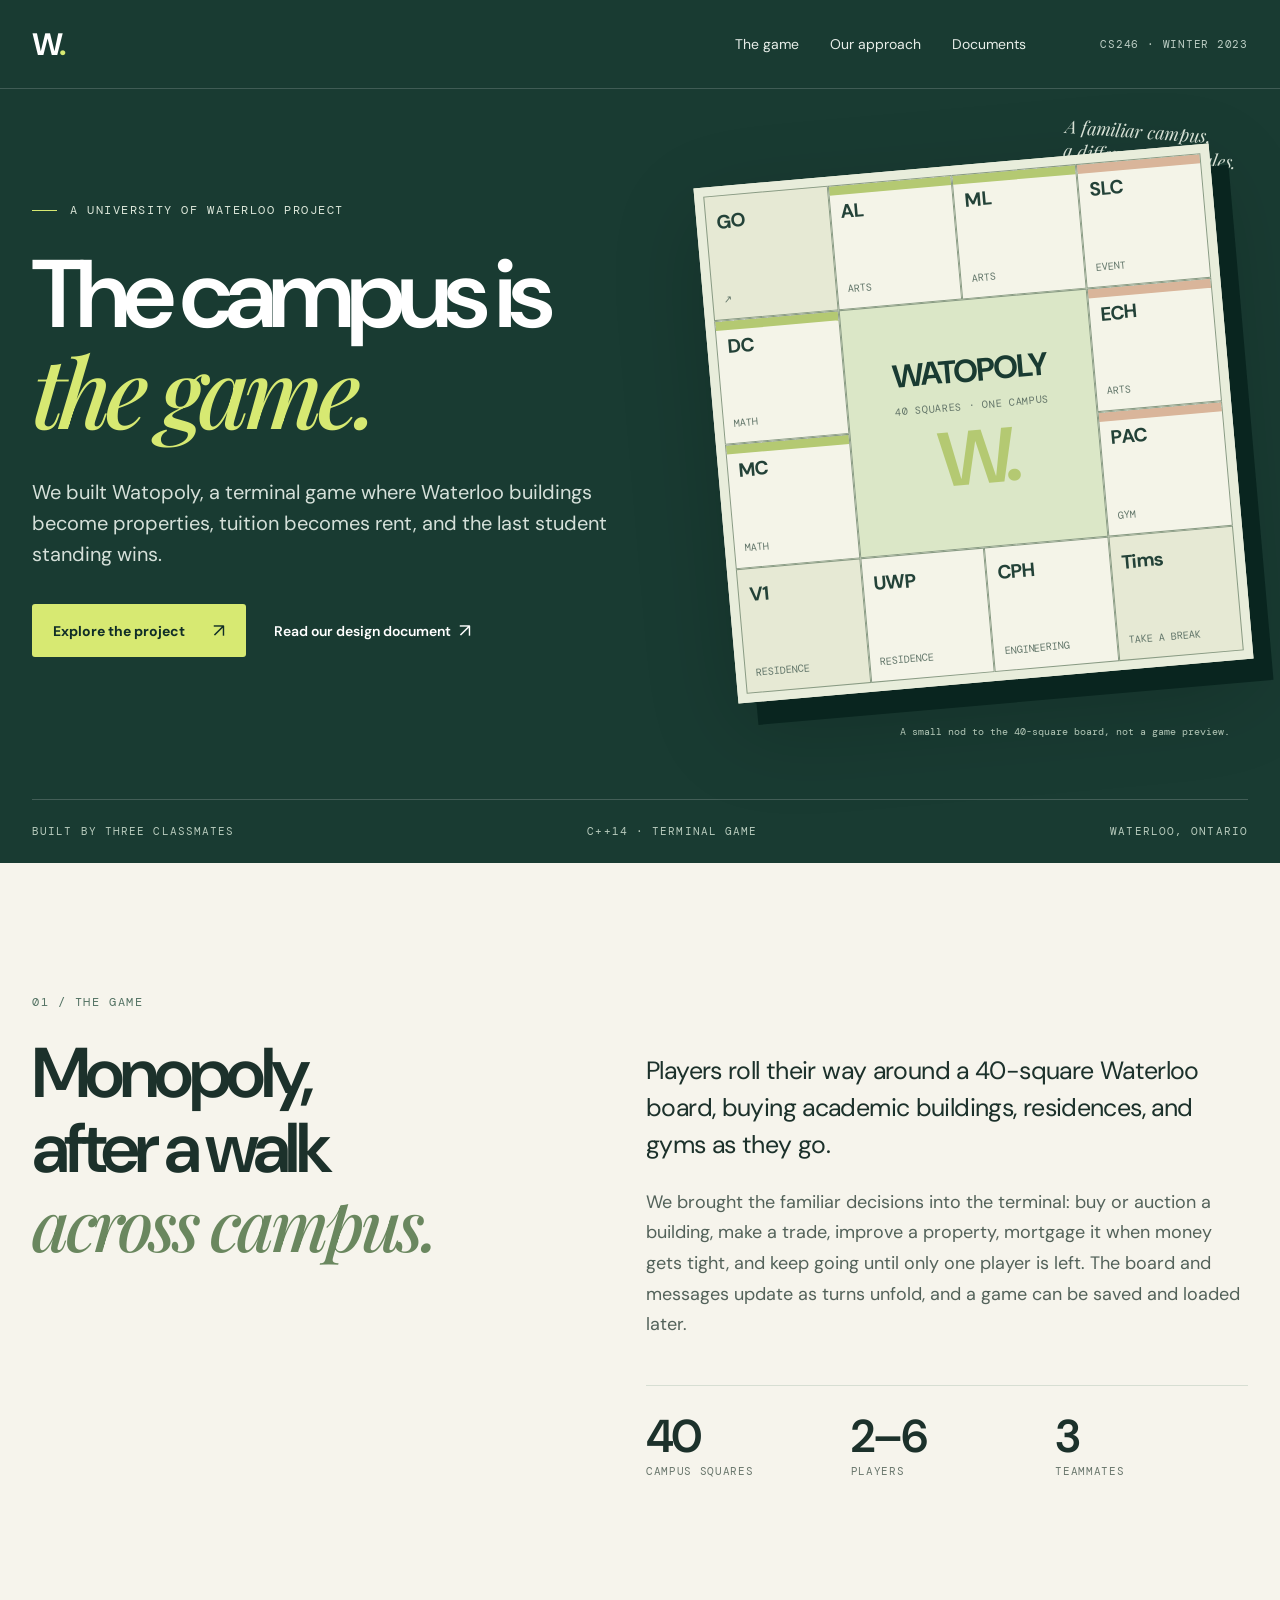
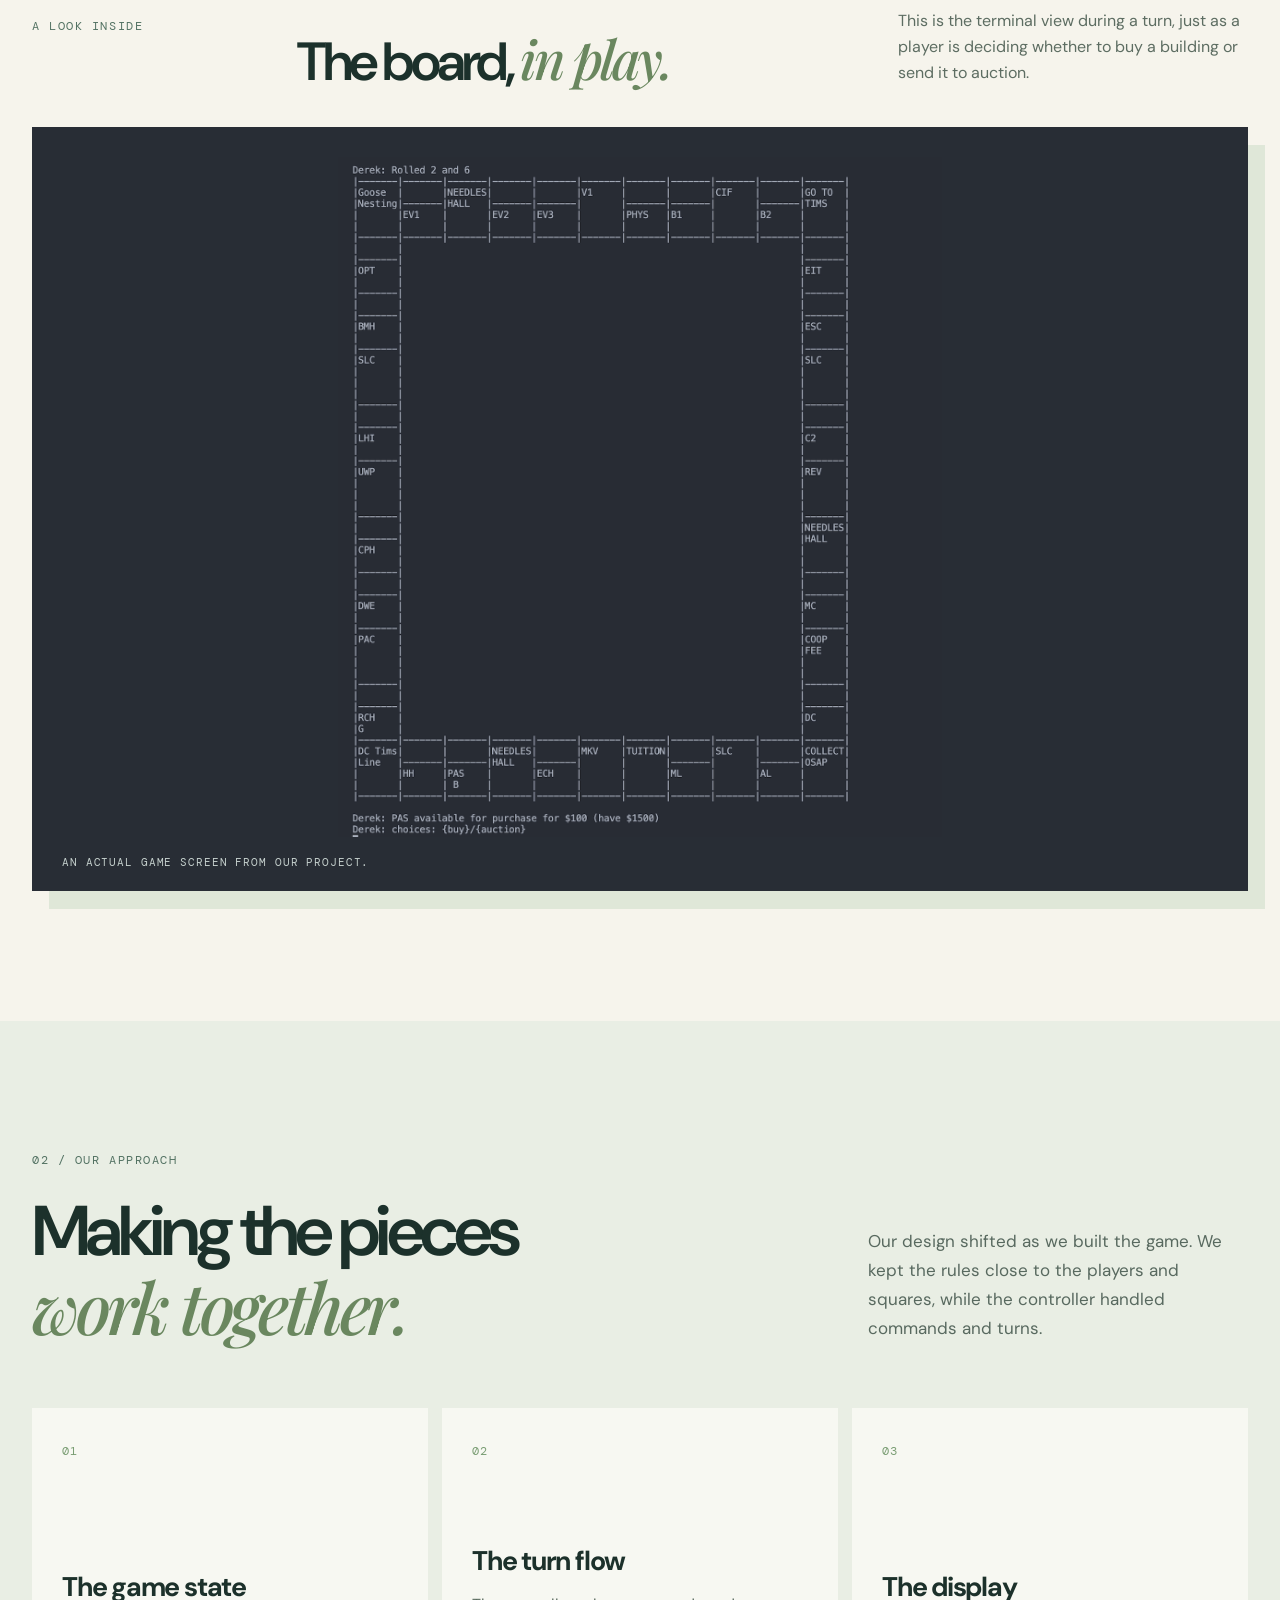
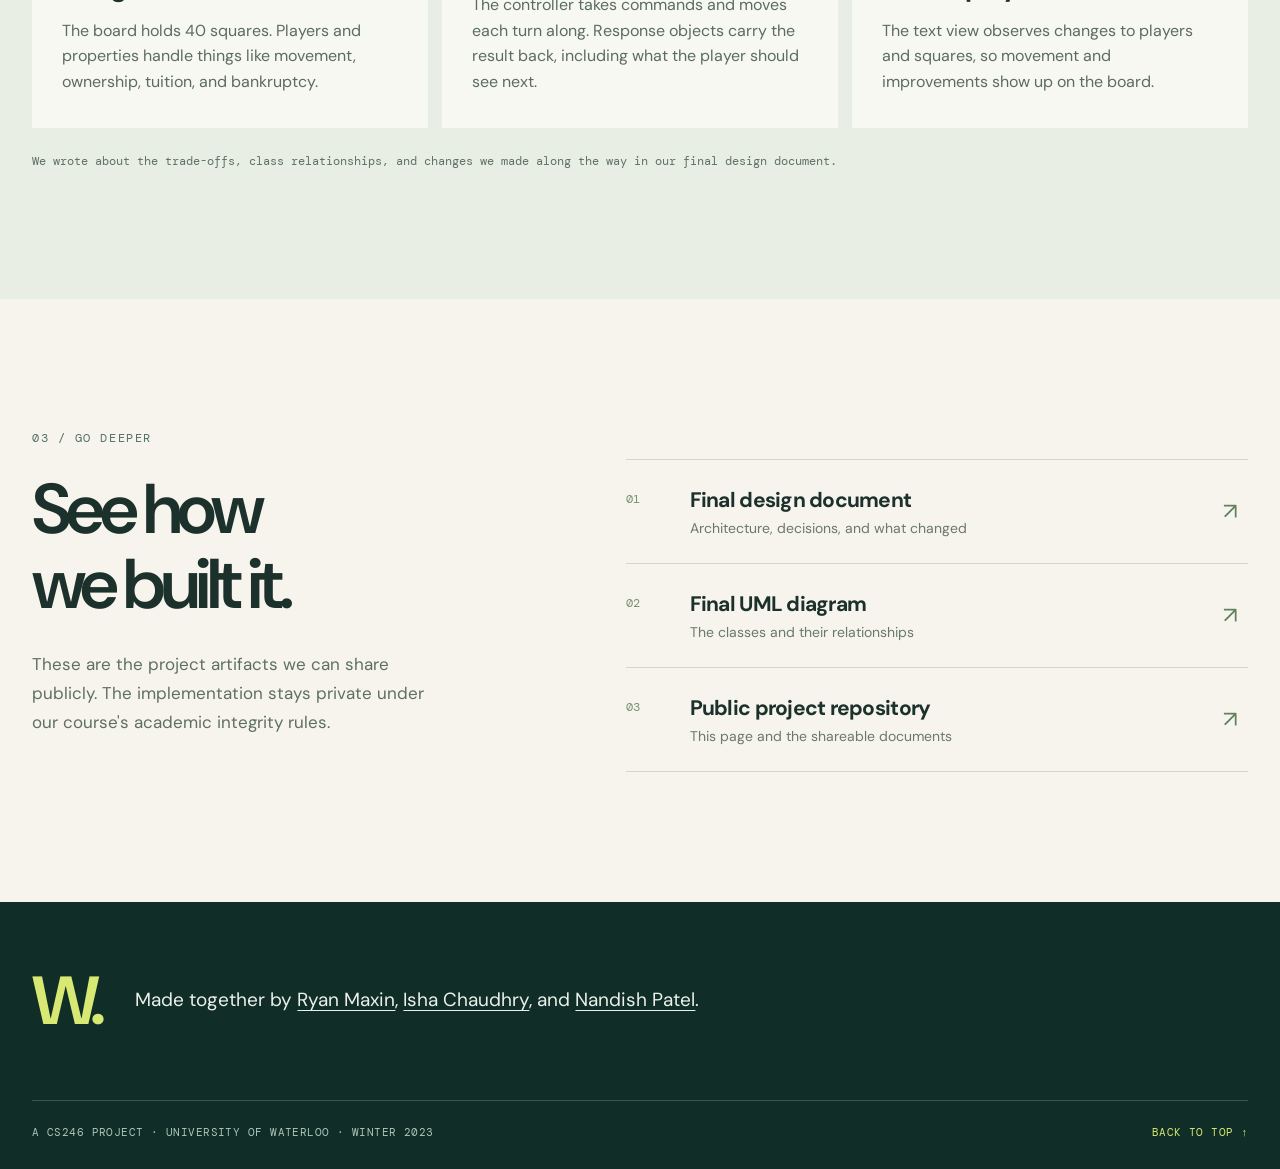
==== index.html @ 235f1f7b "Add public Watopoly project page" ====
<!doctype html>
<html lang="en">
<head>
  <meta charset="utf-8">
  <meta name="viewport" content="width=device-width, initial-scale=1">
  <meta name="theme-color" content="#193b32">
  <meta name="description" content="Watopoly is a campus-themed terminal game built by three University of Waterloo CS246 students. Explore the game, its design, and its UML diagram.">
  <meta property="og:type" content="website">
  <meta property="og:title" content="Watopoly — a campus game in the terminal">
  <meta property="og:description" content="A look at the terminal game we built for CS246, and the design decisions behind it.">
  <meta property="og:url" content="https://ryanmaxin.github.io/watopoly-public/">
  <link rel="canonical" href="https://ryanmaxin.github.io/watopoly-public/">
  <link rel="stylesheet" href="styles.css">
  <title>Watopoly — a campus game in the terminal</title>
</head>
<body>
  <a class="skip-link" href="#main">Skip to content</a>
  <header class="site-header">
    <div class="wrap header-inner">
      <a class="wordmark" href="#top" aria-label="Watopoly, back to top">W<span class="wordmark-dot">.</span></a>
      <nav aria-label="Main navigation">
        <a href="#game">The game</a>
        <a href="#design">Our approach</a>
        <a href="#documents">Documents</a>
      </nav>
      <span class="header-note">CS246 · Winter 2023</span>
    </div>
  </header>

  <main id="main">
    <section class="hero" id="top" aria-labelledby="hero-title">
      <div class="wrap hero-grid">
        <div class="hero-copy">
          <p class="eyebrow"><span class="eyebrow-line"></span> A University of Waterloo project</p>
          <h1 id="hero-title">The campus is<br><em>the game.</em></h1>
          <p class="hero-lede">We built Watopoly, a terminal game where Waterloo buildings become properties, tuition becomes rent, and the last student standing wins.</p>
          <div class="hero-actions">
            <a class="button button-light" href="#game">Explore the project <span aria-hidden="true">↗</span></a>
            <a class="text-link" href="design.pdf" target="_blank" rel="noopener">Read our design document <span aria-hidden="true">↗</span></a>
          </div>
        </div>
        <div class="hero-art" aria-label="An illustrated Watopoly board with campus locations">
          <div class="board-label">A familiar campus,<br>a different set of rules.</div>
          <div class="board" aria-hidden="true">
            <div class="tile corner">GO<span>↗</span></div>
            <div class="tile">AL<span>Arts</span></div>
            <div class="tile">ML<span>Arts</span></div>
            <div class="tile">SLC<span>Event</span></div>
            <div class="tile">DC<span>Math</span></div>
            <div class="tile board-center"><span>WATOPOLY</span><small>40 squares · one campus</small><b>W.</b></div>
            <div class="tile">ECH<span>Arts</span></div>
            <div class="tile">MC<span>Math</span></div>
            <div class="tile">PAC<span>Gym</span></div>
            <div class="tile corner">V1<span>Residence</span></div>
            <div class="tile">UWP<span>Residence</span></div>
            <div class="tile">CPH<span>Engineering</span></div>
            <div class="tile corner">Tims<span>Take a break</span></div>
          </div>
          <p class="art-caption">A small nod to the 40-square board, not a game preview.</p>
        </div>
      </div>
      <div class="wrap hero-foot"><span>Built by three classmates</span><span>C++14 · Terminal game</span><span>Waterloo, Ontario</span></div>
    </section>

    <section class="intro section-pad" id="game" aria-labelledby="game-title">
      <div class="wrap intro-grid">
        <div class="section-heading">
          <p class="kicker">01 / The game</p>
          <h2 id="game-title">Monopoly,<br>after a walk<br><em>across campus.</em></h2>
        </div>
        <div class="intro-body">
          <p class="lead">Players roll their way around a 40-square Waterloo board, buying academic buildings, residences, and gyms as they go.</p>
          <p>We brought the familiar decisions into the terminal: buy or auction a building, make a trade, improve a property, mortgage it when money gets tight, and keep going until only one player is left. The board and messages update as turns unfold, and a game can be saved and loaded later.</p>
          <div class="facts" aria-label="Project facts">
            <div><strong>40</strong><span>campus squares</span></div>
            <div><strong>2–6</strong><span>players</span></div>
            <div><strong>3</strong><span>teammates</span></div>
          </div>
        </div>
      </div>
    </section>

    <section class="screenshot-section" aria-labelledby="screenshot-title">
      <div class="wrap">
        <div class="screenshot-heading"><p class="kicker">A look inside</p><h2 id="screenshot-title">The board, <em>in play.</em></h2><p>This is the terminal view during a turn, just as a player is deciding whether to buy a building or send it to auction.</p></div>
        <figure class="screenshot-frame"><img src="Watopoly.png" width="1310" height="1474" loading="lazy" alt="Watopoly terminal board showing campus squares and a prompt to buy or auction PAS"><figcaption>An actual game screen from our project.</figcaption></figure>
      </div>
    </section>

    <section class="feature-section section-pad" id="design" aria-labelledby="design-title">
      <div class="wrap">
        <div class="feature-heading">
          <div><p class="kicker">02 / Our approach</p><h2 id="design-title">Making the pieces<br><em>work together.</em></h2></div>
          <p>Our design shifted as we built the game. We kept the rules close to the players and squares, while the controller handled commands and turns.</p>
        </div>
        <div class="feature-grid">
          <article class="feature-card"><span class="feature-index">01</span><h3>The game state</h3><p>The board holds 40 squares. Players and properties handle things like movement, ownership, tuition, and bankruptcy.</p></article>
          <article class="feature-card"><span class="feature-index">02</span><h3>The turn flow</h3><p>The controller takes commands and moves each turn along. Response objects carry the result back, including what the player should see next.</p></article>
          <article class="feature-card"><span class="feature-index">03</span><h3>The display</h3><p>The text view observes changes to players and squares, so movement and improvements show up on the board.</p></article>
        </div>
        <p class="feature-note">We wrote about the trade-offs, class relationships, and changes we made along the way in our final design document.</p>
      </div>
    </section>

    <section class="documents section-pad" id="documents" aria-labelledby="documents-title">
      <div class="wrap documents-grid">
        <div><p class="kicker">03 / Go deeper</p><h2 id="documents-title">See how<br>we built it.</h2><p class="documents-intro">These are the project artifacts we can share publicly. The implementation stays private under our course's academic integrity rules.</p></div>
        <div class="document-list">
          <a class="document-link" href="design.pdf" target="_blank" rel="noopener"><span class="document-number">01</span><span><strong>Final design document</strong><small>Architecture, decisions, and what changed</small></span><span class="document-arrow" aria-hidden="true">↗</span></a>
          <a class="document-link" href="uml-final.pdf" target="_blank" rel="noopener"><span class="document-number">02</span><span><strong>Final UML diagram</strong><small>The classes and their relationships</small></span><span class="document-arrow" aria-hidden="true">↗</span></a>
          <a class="document-link" href="https://github.com/Ryanmaxin/watopoly-public"><span class="document-number">03</span><span><strong>Public project repository</strong><small>This page and the shareable documents</small></span><span class="document-arrow" aria-hidden="true">↗</span></a>
        </div>
      </div>
    </section>
  </main>

  <footer class="site-footer">
    <div class="wrap footer-top"><span class="footer-mark">W.</span><p>Made together by <a href="https://github.com/Ryanmaxin">Ryan Maxin</a>, <a href="https://github.com/Ishac1">Isha Chaudhry</a>, and <a href="https://github.com/nandishofficial">Nandish Patel</a>.</p></div>
    <div class="wrap footer-bottom"><span>A CS246 project · University of Waterloo · Winter 2023</span><a href="#top">Back to top ↑</a></div>
  </footer>
</body>
</html>
---- styles.css ----
@import url('https://fonts.googleapis.com/css2?family=DM+Sans:wght@400;500;600;700&family=DM+Mono:wght@400;500&family=Playfair+Display:ital,wght@1,500;1,600&display=swap');
:root{--ink:#1c312b;--green:#193b32;--green-deep:#102d27;--cream:#f6f4ec;--muted:#5e6b64;--lime:#d7e972;--line:#d7ded3;--serif:'Playfair Display',Georgia,serif;--sans:'DM Sans',Arial,sans-serif;--mono:'DM Mono',monospace}
*{box-sizing:border-box}html{scroll-behavior:smooth}body{margin:0;background:var(--cream);color:var(--ink);font-family:var(--sans);-webkit-font-smoothing:antialiased}a{color:inherit}a:focus-visible{outline:3px solid #a9cb2e;outline-offset:4px}.wrap{width:min(100% - 64px,1260px);margin-inline:auto}.skip-link{position:absolute;left:16px;top:-60px;z-index:20;background:white;padding:12px}.skip-link:focus{top:16px}.site-header{position:absolute;inset:0 0 auto;z-index:5;color:white;border-bottom:1px solid rgba(255,255,255,.17)}.header-inner{min-height:88px;display:flex;align-items:center;gap:42px}.wordmark{text-decoration:none;font-weight:700;font-size:31px;letter-spacing:-.08em}.wordmark-dot{color:var(--lime)}nav{display:flex;gap:31px;margin-left:auto}nav a{font-size:14px;text-decoration:none;color:#e8eee9;transition:color .2s}nav a:hover,.text-link:hover{color:var(--lime)}.header-note{font-family:var(--mono);font-size:11px;text-transform:uppercase;letter-spacing:.07em;color:#bccdc4;margin-left:32px}.hero{background:var(--green);color:white;overflow:hidden}.hero-grid{min-height:720px;display:grid;grid-template-columns:1.05fr .95fr;gap:5%;align-items:center;padding-top:120px;padding-bottom:60px}.hero-copy{position:relative;z-index:2}.eyebrow,.kicker{font-family:var(--mono);font-size:12px;line-height:1.5;text-transform:uppercase;letter-spacing:.13em}.eyebrow{display:flex;align-items:center;gap:13px;color:#dbe6d9;margin:0 0 28px}.eyebrow-line{width:25px;height:1px;background:var(--lime)}h1,h2,h3,p{margin-top:0}h1{font-size:clamp(64px,7.5vw,116px);letter-spacing:-.074em;line-height:.99;font-weight:600;margin-bottom:33px}h1 em,h2 em{font-family:var(--serif);font-weight:500;letter-spacing:-.06em}h1 em{color:var(--lime)}.hero-lede{max-width:585px;color:#d5e0d9;font-size:20px;line-height:1.55;margin-bottom:34px}.hero-actions{display:flex;align-items:center;gap:28px;flex-wrap:wrap}.button{display:inline-flex;align-items:center;justify-content:space-between;gap:28px;text-decoration:none;font-size:14px;font-weight:700;padding:17px 21px;border-radius:3px;transition:transform .2s,background .2s}.button:hover{transform:translateY(-2px)}.button-light{background:var(--lime);color:var(--green-deep)}.button-light:hover{background:#e5f390}.button span,.text-link span{font-size:19px;font-weight:400;line-height:1}.text-link{display:inline-flex;align-items:center;gap:8px;text-decoration:none;font-size:14px;font-weight:600;color:white}.hero-art{position:relative;max-width:550px;width:100%;justify-self:end;padding:45px 16px 0}.board-label{position:absolute;right:2%;top:0;color:#dbe5d9;font-family:var(--serif);font-style:italic;font-size:18px;line-height:1.35;transform:rotate(4deg)}.board{background:#e8eddb;border:9px solid #e8eddb;box-shadow:18px 23px 0 #09251f,0 30px 90px rgba(0,0,0,.18);display:grid;grid-template-columns:repeat(4,1fr);grid-template-rows:repeat(4,1fr);aspect-ratio:1/1;transform:rotate(-5deg)}.tile{min-width:0;border:1px solid #899b84;background:#f4f4e8;color:#234238;padding:13px 10px;display:flex;flex-direction:column;justify-content:space-between;font-weight:700;font-size:clamp(12px,1.5vw,20px);letter-spacing:-.04em}.tile span{font-family:var(--mono);font-size:clamp(8px,.8vw,11px);font-weight:400;letter-spacing:0;text-transform:uppercase;color:#617569}.tile:nth-child(2),.tile:nth-child(3),.tile:nth-child(5),.tile:nth-child(8){box-shadow:inset 0 9px #b4c972}.tile:nth-child(4),.tile:nth-child(7),.tile:nth-child(9){box-shadow:inset 0 9px #d9b59a}.tile.corner{background:#e6e9d4}.board-center{grid-column:2/4;grid-row:2/4;align-items:center;justify-content:center;gap:8px;background:#dbe7c7;text-align:center}.board-center span{font-family:var(--sans);font-size:clamp(17px,2.5vw,34px);font-weight:700;color:var(--green);letter-spacing:-.06em}.board-center small{font-family:var(--mono);font-size:clamp(8px,.8vw,11px);font-weight:400;letter-spacing:.07em;text-transform:uppercase;color:#627468}.board-center b{font-size:clamp(45px,6vw,85px);line-height:1;color:#b4c972;letter-spacing:-.1em}.art-caption{position:relative;text-align:right;color:#b3c7b7;font-family:var(--mono);font-size:10px;line-height:1.5;margin:42px 2px 0}.hero-foot{border-top:1px solid rgba(255,255,255,.18);display:flex;justify-content:space-between;gap:20px;padding-top:24px;padding-bottom:25px;color:#b8cbbd;font-family:var(--mono);font-size:11px;text-transform:uppercase;letter-spacing:.1em}.section-pad{padding-block:130px}.intro-grid{display:grid;grid-template-columns:.9fr 1.1fr;gap:10%}.kicker{color:#537263;margin-bottom:25px}h2{font-size:clamp(47px,5.5vw,80px);line-height:1.07;letter-spacing:-.065em;font-weight:600;margin-bottom:0}h2 em{color:#6a875f}.intro-body{padding-top:59px}.intro-body p{font-size:18px;color:#53625a;line-height:1.7;max-width:630px}.intro-body .lead{font-size:25px;line-height:1.48;color:var(--ink);letter-spacing:-.025em;margin-bottom:24px}.facts{border-top:1px solid var(--line);display:grid;grid-template-columns:repeat(3,1fr);gap:12px;margin-top:45px;padding-top:27px}.facts div{display:flex;flex-direction:column;gap:5px}.facts strong{font-size:46px;line-height:1;letter-spacing:-.06em;font-weight:600}.facts span{font-family:var(--mono);font-size:11px;text-transform:uppercase;letter-spacing:.06em;color:#69766c}.feature-section{background:#e9eee4}.feature-heading{display:grid;grid-template-columns:1fr .55fr;gap:12%;align-items:end;margin-bottom:58px}.feature-heading p:last-child{max-width:370px;color:#58695f;line-height:1.7;font-size:17px;margin-bottom:7px}.feature-grid{display:grid;grid-template-columns:repeat(3,1fr);gap:14px}.feature-card{background:#f7f8f2;min-height:320px;padding:35px 30px 33px;display:flex;flex-direction:column}.feature-index{font-family:var(--mono);font-size:12px;color:#799d73;letter-spacing:.08em}.feature-card h3{font-size:27px;letter-spacing:-.045em;margin:auto 0 14px}.feature-card p{color:#5b6c60;font-size:16px;line-height:1.6;margin:0}.feature-note{font-family:var(--mono);font-size:12px;color:#607165;margin:25px 0 0}.documents-grid{display:grid;grid-template-columns:.85fr 1.15fr;gap:11%}.documents-intro{max-width:420px;color:#5f6f62;font-size:17px;line-height:1.7;margin:28px 0 0}.document-list{padding-top:30px}.document-link{display:grid;grid-template-columns:48px 1fr 25px;gap:16px;align-items:center;border-top:1px solid #cdd8cb;text-decoration:none;padding:26px 0;transition:padding .2s}.document-link:last-child{border-bottom:1px solid #cdd8cb}.document-link:hover{padding-left:8px}.document-number{align-self:start;margin-top:5px;font-family:var(--mono);font-size:12px;color:#779071}.document-link strong,.document-link small{display:block}.document-link strong{font-size:21px;letter-spacing:-.035em}.document-link small{font-size:14px;color:#6a796d;margin-top:5px}.document-arrow{font-size:23px;color:#62805d}.site-footer{background:#102d27;color:#eaf1e9}.footer-top{display:flex;gap:36px;align-items:center;padding-top:65px;padding-bottom:65px}.footer-mark{font-size:68px;line-height:1;font-weight:700;letter-spacing:-.1em;color:var(--lime)}.footer-top p{font-size:19px;margin:0;line-height:1.6}.footer-top a{text-underline-offset:4px}.footer-bottom{border-top:1px solid #3b574e;display:flex;justify-content:space-between;gap:20px;padding-top:24px;padding-bottom:30px;color:#aec5b7;font-family:var(--mono);font-size:11px;text-transform:uppercase;letter-spacing:.04em}.footer-bottom a{text-decoration:none;color:var(--lime)}
@media(max-width:960px){.header-note{display:none}.hero-grid{min-height:650px;gap:2%}.hero-art{padding-left:0}.board-label{display:none}.section-pad{padding-block:90px}.feature-card{min-height:290px;padding:25px}.feature-card h3{font-size:23px}}
@media(max-width:720px){.wrap{width:min(100% - 38px,1260px)}.header-inner{min-height:70px;gap:15px}nav{gap:17px}nav a{font-size:12px}.hero-grid{display:flex;flex-direction:column;align-items:stretch;padding-top:135px;padding-bottom:70px;gap:55px;min-height:0}h1{font-size:clamp(63px,13vw,90px)}.hero-lede{font-size:18px}.hero-art{align-self:center;max-width:460px;padding:0 15px}.board{transform:rotate(-3deg)}.art-caption{margin-top:34px}.hero-foot{flex-wrap:wrap;justify-content:flex-start;column-gap:25px;row-gap:9px}.section-pad{padding-block:75px}.intro-grid,.feature-heading,.documents-grid{grid-template-columns:1fr;gap:30px}.intro-body,.document-list{padding-top:0}.feature-heading{margin-bottom:35px}.feature-heading p:last-child{margin:0}.feature-grid{grid-template-columns:1fr}.feature-card{min-height:190px}.feature-card h3{margin:40px 0 12px}.facts strong{font-size:38px}.footer-top{align-items:flex-start}.footer-bottom{flex-direction:column}.documents-intro{margin-top:20px}}
@media(max-width:450px){nav{gap:12px}nav a{font-size:11px}.hero-actions{align-items:flex-start;flex-direction:column;gap:23px}.facts{gap:5px}.facts strong{font-size:34px}.facts span{font-size:9px}.footer-top{gap:25px}.footer-top p{font-size:16px}.document-link{grid-template-columns:30px 1fr 20px;gap:7px}.document-link strong{font-size:18px}.document-link small{font-size:12px}}
@media(prefers-reduced-motion:reduce){html{scroll-behavior:auto}.button,.document-link,nav a{transition:none}}
.screenshot-section{padding:0 0 130px}.screenshot-heading{display:grid;grid-template-columns:.45fr .75fr 1fr;gap:28px;align-items:end;margin-bottom:35px}.screenshot-heading .kicker{align-self:start;margin:9px 0 0}.screenshot-heading h2{font-size:clamp(43px,4.2vw,64px)}.screenshot-heading p:last-child{color:#5d6d62;line-height:1.65;font-size:16px;max-width:350px;margin:0 0 5px auto}.screenshot-frame{margin:0;background:#282d35;padding:30px 30px 22px;box-shadow:17px 18px 0 #dfe7d8}.screenshot-frame img{display:block;width:100%;max-height:680px;object-fit:contain;object-position:top;background:#282d35}.screenshot-frame figcaption{font-family:var(--mono);font-size:11px;text-transform:uppercase;letter-spacing:.08em;color:#c5d0cd;margin-top:18px}
@media(max-width:720px){.screenshot-section{padding-bottom:75px}.screenshot-heading{grid-template-columns:1fr;gap:15px}.screenshot-heading .kicker{margin:0}.screenshot-heading p:last-child{margin:0;max-width:500px}.screenshot-frame{padding:12px 12px 16px;box-shadow:8px 9px 0 #dfe7d8}.screenshot-frame img{max-height:460px}}
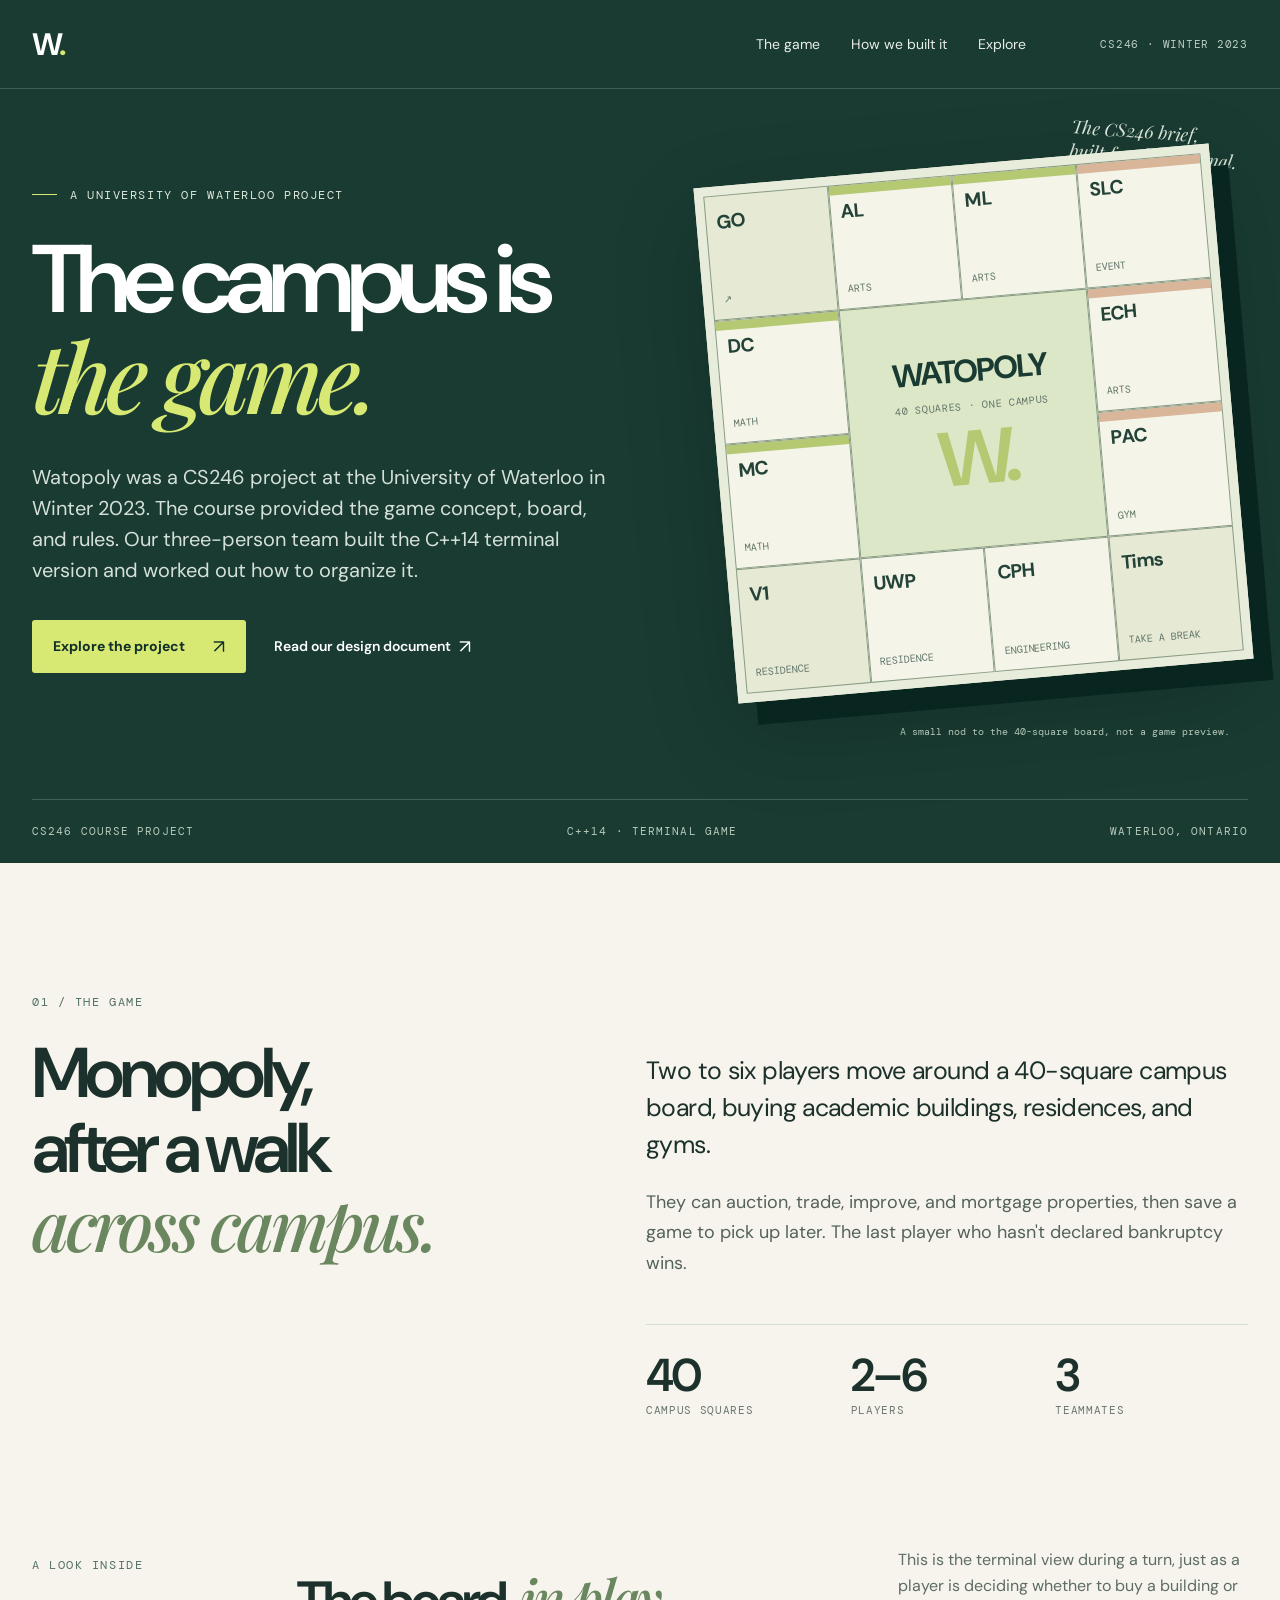
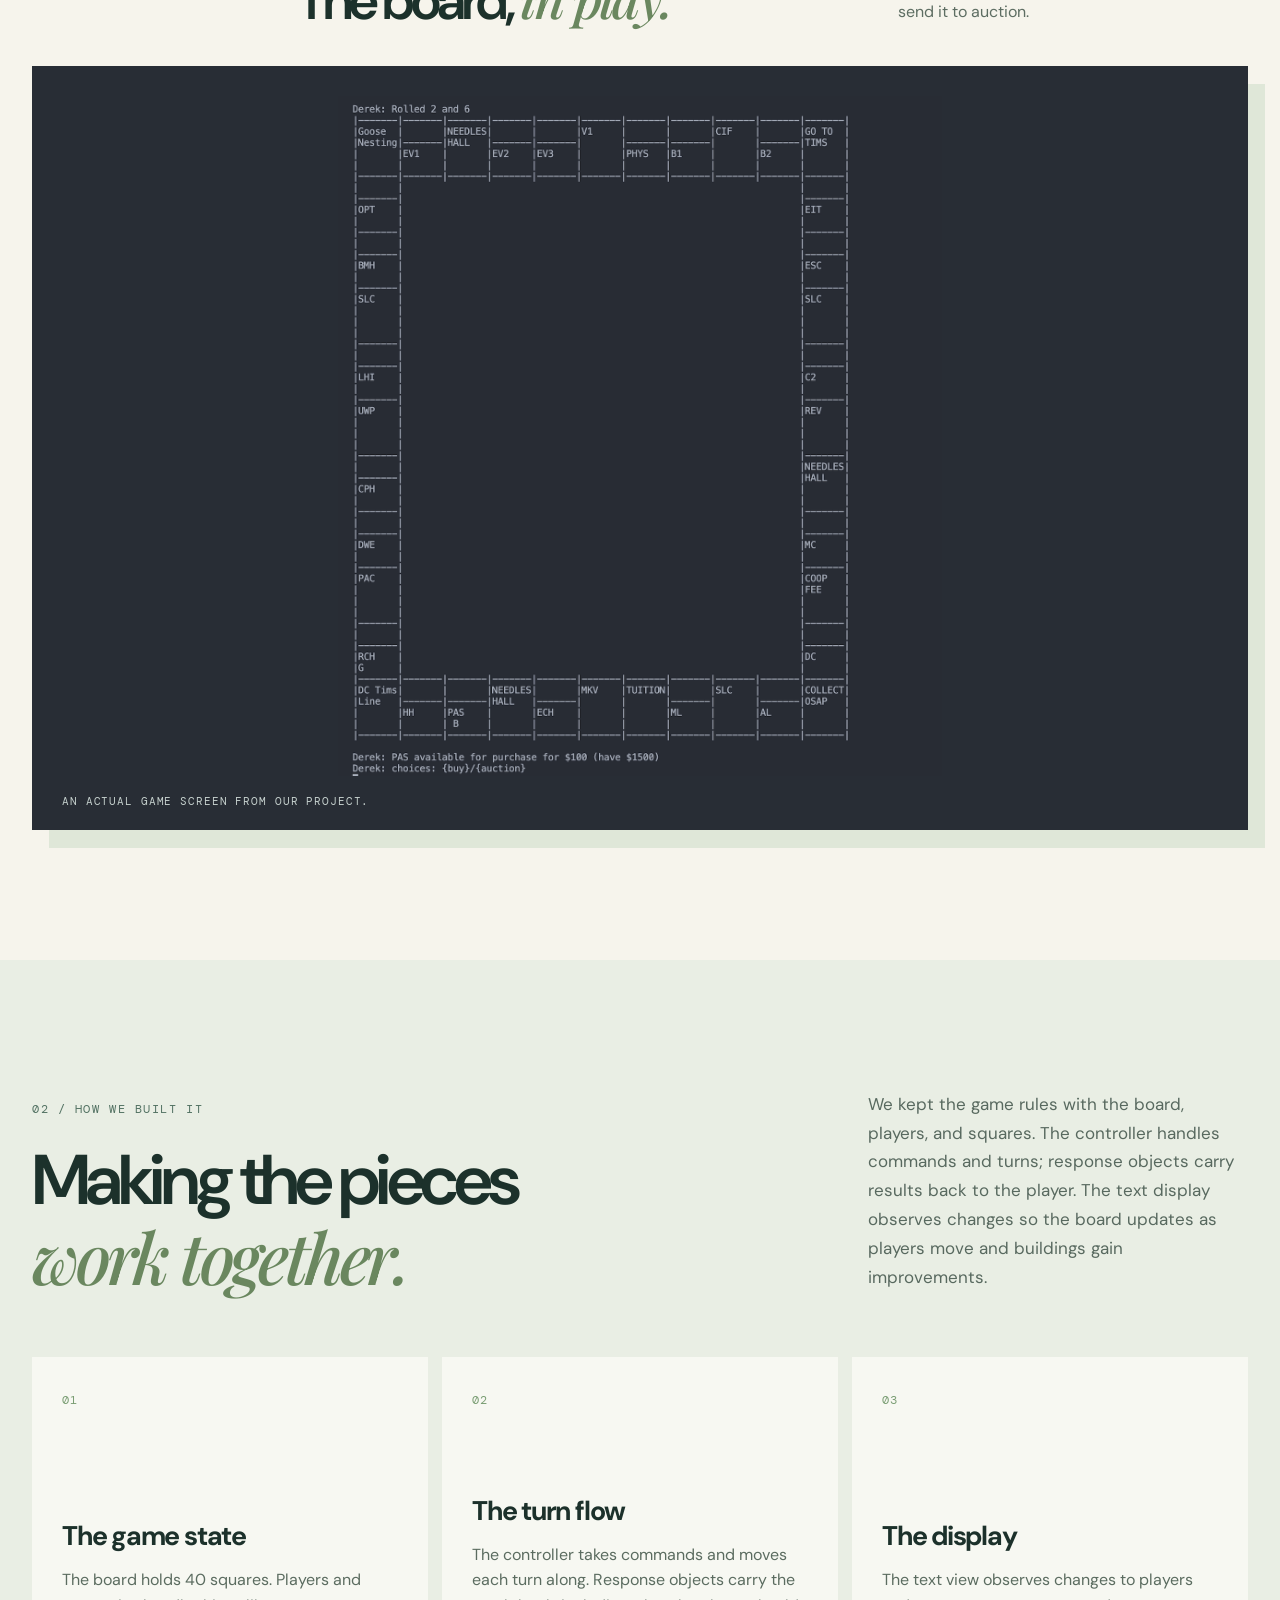
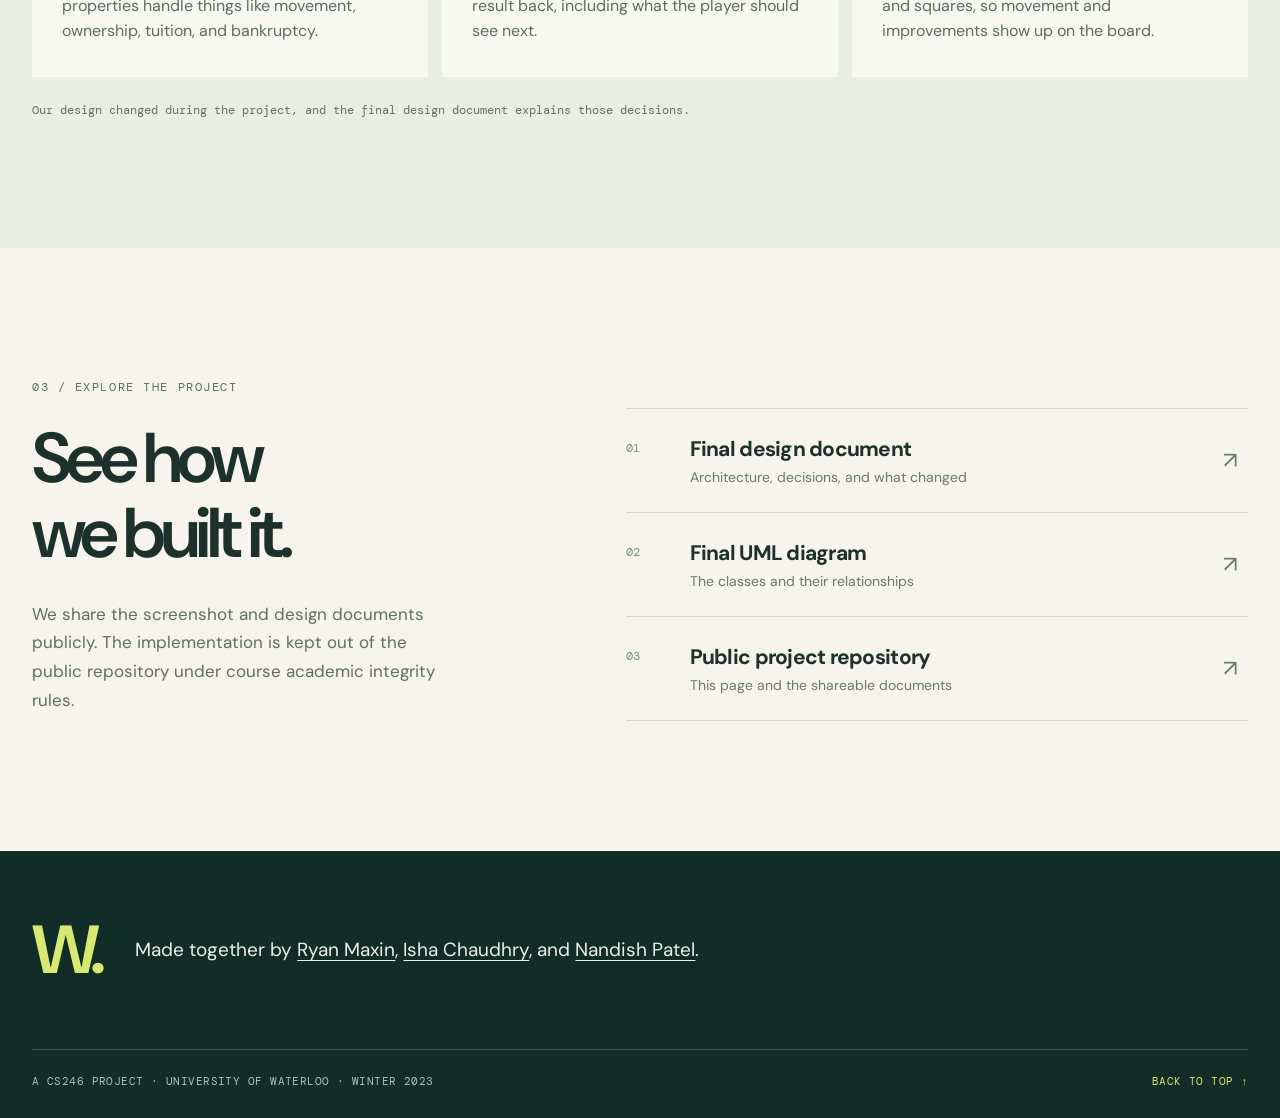
==== commit fcbfbfaa: "Clarify attribution and use branch-based Pages publishing" ====
--- a/index.html
+++ b/index.html
@@ -4,10 +4,10 @@
   <meta charset="utf-8">
   <meta name="viewport" content="width=device-width, initial-scale=1">
   <meta name="theme-color" content="#193b32">
-  <meta name="description" content="Watopoly is a campus-themed terminal game built by three University of Waterloo CS246 students. Explore the game, its design, and its UML diagram.">
+  <meta name="description" content="Our C++14 terminal implementation of Watopoly, a CS246 game project specified by the University of Waterloo. Explore the game, design document, and UML diagram.">
   <meta property="og:type" content="website">
   <meta property="og:title" content="Watopoly — a campus game in the terminal">
-  <meta property="og:description" content="A look at the terminal game we built for CS246, and the design decisions behind it.">
+  <meta property="og:description" content="The course provided the concept and rules. Our team built the terminal version and documented its design.">
   <meta property="og:url" content="https://ryanmaxin.github.io/watopoly-public/">
   <link rel="canonical" href="https://ryanmaxin.github.io/watopoly-public/">
   <link rel="stylesheet" href="styles.css">
@@ -20,8 +20,8 @@
       <a class="wordmark" href="#top" aria-label="Watopoly, back to top">W<span class="wordmark-dot">.</span></a>
       <nav aria-label="Main navigation">
         <a href="#game">The game</a>
-        <a href="#design">Our approach</a>
-        <a href="#documents">Documents</a>
+        <a href="#design">How we built it</a>
+        <a href="#documents">Explore</a>
       </nav>
       <span class="header-note">CS246 · Winter 2023</span>
     </div>
@@ -33,14 +33,14 @@
         <div class="hero-copy">
           <p class="eyebrow"><span class="eyebrow-line"></span> A University of Waterloo project</p>
           <h1 id="hero-title">The campus is<br><em>the game.</em></h1>
-          <p class="hero-lede">We built Watopoly, a terminal game where Waterloo buildings become properties, tuition becomes rent, and the last student standing wins.</p>
+          <p class="hero-lede">Watopoly was a CS246 project at the University of Waterloo in Winter 2023. The course provided the game concept, board, and rules. Our three-person team built the C++14 terminal version and worked out how to organize it.</p>
           <div class="hero-actions">
             <a class="button button-light" href="#game">Explore the project <span aria-hidden="true">↗</span></a>
             <a class="text-link" href="design.pdf" target="_blank" rel="noopener">Read our design document <span aria-hidden="true">↗</span></a>
           </div>
         </div>
         <div class="hero-art" aria-label="An illustrated Watopoly board with campus locations">
-          <div class="board-label">A familiar campus,<br>a different set of rules.</div>
+          <div class="board-label">The CS246 brief,<br>built for the terminal.</div>
           <div class="board" aria-hidden="true">
             <div class="tile corner">GO<span>↗</span></div>
             <div class="tile">AL<span>Arts</span></div>
@@ -59,7 +59,7 @@
           <p class="art-caption">A small nod to the 40-square board, not a game preview.</p>
         </div>
       </div>
-      <div class="wrap hero-foot"><span>Built by three classmates</span><span>C++14 · Terminal game</span><span>Waterloo, Ontario</span></div>
+      <div class="wrap hero-foot"><span>CS246 course project</span><span>C++14 · Terminal game</span><span>Waterloo, Ontario</span></div>
     </section>
 
     <section class="intro section-pad" id="game" aria-labelledby="game-title">
@@ -69,8 +69,8 @@
           <h2 id="game-title">Monopoly,<br>after a walk<br><em>across campus.</em></h2>
         </div>
         <div class="intro-body">
-          <p class="lead">Players roll their way around a 40-square Waterloo board, buying academic buildings, residences, and gyms as they go.</p>
-          <p>We brought the familiar decisions into the terminal: buy or auction a building, make a trade, improve a property, mortgage it when money gets tight, and keep going until only one player is left. The board and messages update as turns unfold, and a game can be saved and loaded later.</p>
+          <p class="lead">Two to six players move around a 40-square campus board, buying academic buildings, residences, and gyms.</p>
+          <p>They can auction, trade, improve, and mortgage properties, then save a game to pick up later. The last player who hasn't declared bankruptcy wins.</p>
           <div class="facts" aria-label="Project facts">
             <div><strong>40</strong><span>campus squares</span></div>
             <div><strong>2–6</strong><span>players</span></div>
@@ -90,21 +90,21 @@
     <section class="feature-section section-pad" id="design" aria-labelledby="design-title">
       <div class="wrap">
         <div class="feature-heading">
-          <div><p class="kicker">02 / Our approach</p><h2 id="design-title">Making the pieces<br><em>work together.</em></h2></div>
-          <p>Our design shifted as we built the game. We kept the rules close to the players and squares, while the controller handled commands and turns.</p>
+          <div><p class="kicker">02 / How we built it</p><h2 id="design-title">Making the pieces<br><em>work together.</em></h2></div>
+          <p>We kept the game rules with the board, players, and squares. The controller handles commands and turns; response objects carry results back to the player. The text display observes changes so the board updates as players move and buildings gain improvements.</p>
         </div>
         <div class="feature-grid">
           <article class="feature-card"><span class="feature-index">01</span><h3>The game state</h3><p>The board holds 40 squares. Players and properties handle things like movement, ownership, tuition, and bankruptcy.</p></article>
           <article class="feature-card"><span class="feature-index">02</span><h3>The turn flow</h3><p>The controller takes commands and moves each turn along. Response objects carry the result back, including what the player should see next.</p></article>
           <article class="feature-card"><span class="feature-index">03</span><h3>The display</h3><p>The text view observes changes to players and squares, so movement and improvements show up on the board.</p></article>
         </div>
-        <p class="feature-note">We wrote about the trade-offs, class relationships, and changes we made along the way in our final design document.</p>
+        <p class="feature-note">Our design changed during the project, and the final design document explains those decisions.</p>
       </div>
     </section>
 
     <section class="documents section-pad" id="documents" aria-labelledby="documents-title">
       <div class="wrap documents-grid">
-        <div><p class="kicker">03 / Go deeper</p><h2 id="documents-title">See how<br>we built it.</h2><p class="documents-intro">These are the project artifacts we can share publicly. The implementation stays private under our course's academic integrity rules.</p></div>
+        <div><p class="kicker">03 / Explore the project</p><h2 id="documents-title">See how<br>we built it.</h2><p class="documents-intro">We share the screenshot and design documents publicly. The implementation is kept out of the public repository under course academic integrity rules.</p></div>
         <div class="document-list">
           <a class="document-link" href="design.pdf" target="_blank" rel="noopener"><span class="document-number">01</span><span><strong>Final design document</strong><small>Architecture, decisions, and what changed</small></span><span class="document-arrow" aria-hidden="true">↗</span></a>
           <a class="document-link" href="uml-final.pdf" target="_blank" rel="noopener"><span class="document-number">02</span><span><strong>Final UML diagram</strong><small>The classes and their relationships</small></span><span class="document-arrow" aria-hidden="true">↗</span></a>
